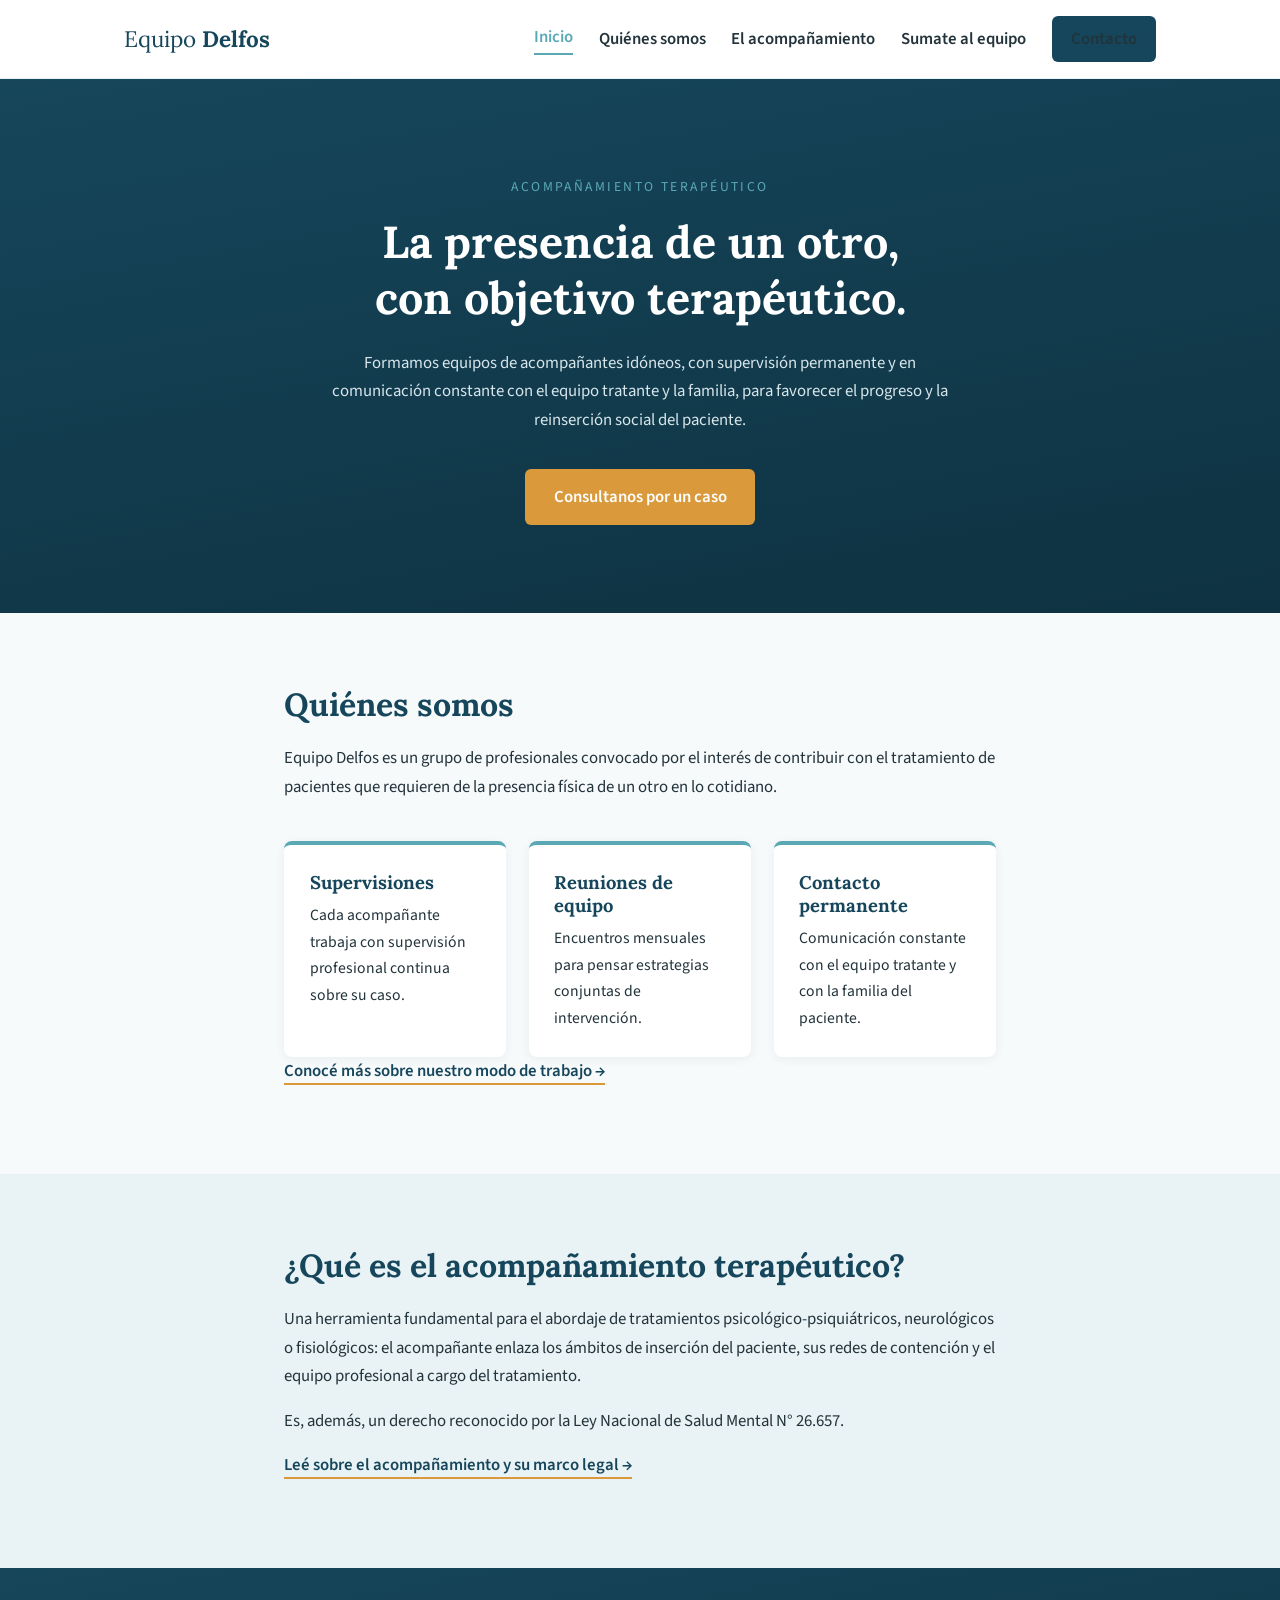
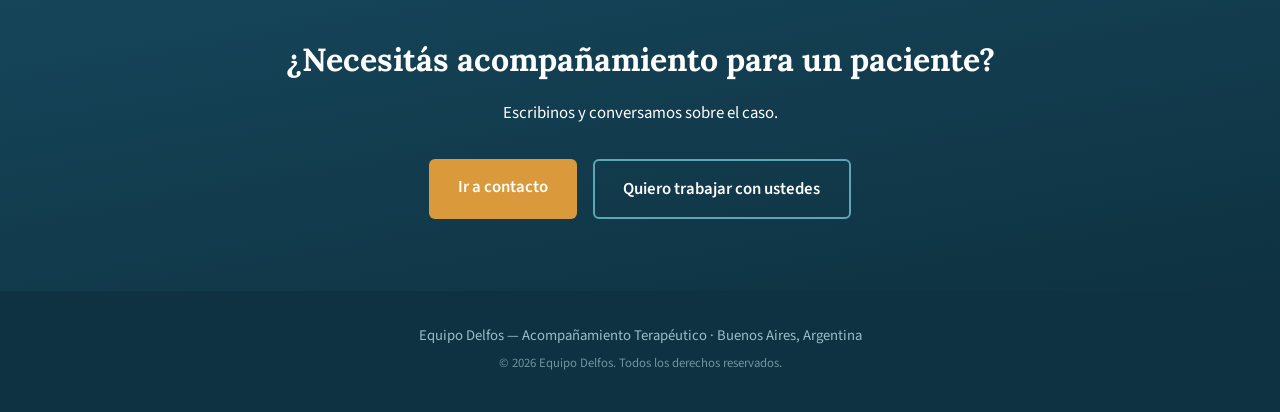
==== index.html @ 3078fde4 "primera version del sitio" ====
<!DOCTYPE html>
<html lang="es">
<head>
    <meta charset="UTF-8">
    <meta name="viewport" content="width=device-width, initial-scale=1.0">
    <meta name="description" content="Equipo Delfos: acompañamiento terapéutico profesional. Equipos de acompañantes con supervisión permanente, en contacto con el equipo tratante y la familia del paciente.">
    <title>Equipo Delfos | Acompañamiento Terapéutico</title>
    <link rel="preconnect" href="https://fonts.googleapis.com">
    <link rel="preconnect" href="https://fonts.gstatic.com" crossorigin>
    <link href="https://fonts.googleapis.com/css2?family=Lora:wght@500;600&family=Source+Sans+3:wght@400;600&display=swap" rel="stylesheet">
    <link rel="stylesheet" href="styles.css">
</head>

<body>
    <!-- ============ ENCABEZADO (se repite en las 5 páginas) ============
         NOVEDAD: los enlaces ahora apuntan a otros ARCHIVOS (.html).
         El enlace de la página actual lleva class="activo".          -->
    <header class="encabezado">
        <div class="contenedor encabezado-interior">
            <a href="index.html" class="logo">Equipo <strong>Delfos</strong></a>
            <nav class="menu">
                <a href="index.html" class="activo">Inicio</a>
                <a href="quienes-somos.html">Quiénes somos</a>
                <a href="acompanamiento.html">El acompañamiento</a>
                <a href="sumate.html">Sumate al equipo</a>
                <a href="contacto.html" class="boton boton-menu">Contacto</a>
            </nav>
        </div>
    </header>

    <!-- ============ HERO ============ -->
    <section class="hero">
        <div class="contenedor">
            <p class="eyebrow">Acompañamiento terapéutico</p>
            <h1>La presencia de un otro,<br>con objetivo terapéutico.</h1>
            <p class="hero-texto">
                Formamos equipos de acompañantes idóneos, con supervisión permanente
                y en comunicación constante con el equipo tratante y la familia,
                para favorecer el progreso y la reinserción social del paciente.
            </p>
            <a href="contacto.html" class="boton boton-principal">Consultanos por un caso</a>
        </div>
    </section>

    <!-- ============ RESUMEN: QUIÉNES SOMOS ============
         El inicio ahora es una "vidriera": presenta cada tema
         brevemente y deriva a la página completa.            -->
    <section class="seccion">
        <div class="contenedor contenedor-angosto">
            <h2>Quiénes somos</h2>
            <p>
                Equipo Delfos es un grupo de profesionales convocado por el interés de
                contribuir con el tratamiento de pacientes que requieren de la presencia
                física de un otro en lo cotidiano.
            </p>
            <div class="pilares">
                <article class="pilar">
                    <h3>Supervisiones</h3>
                    <p>Cada acompañante trabaja con supervisión profesional continua sobre su caso.</p>
                </article>
                <article class="pilar">
                    <h3>Reuniones de equipo</h3>
                    <p>Encuentros mensuales para pensar estrategias conjuntas de intervención.</p>
                </article>
                <article class="pilar">
                    <h3>Contacto permanente</h3>
                    <p>Comunicación constante con el equipo tratante y con la familia del paciente.</p>
                </article>
            </div>
            <p class="enlace-mas">
                <a href="quienes-somos.html">Conocé más sobre nuestro modo de trabajo →</a>
            </p>
        </div>
    </section>

    <!-- ============ RESUMEN: EL ACOMPAÑAMIENTO ============ -->
    <section class="seccion seccion-destacada">
        <div class="contenedor contenedor-angosto">
            <h2>¿Qué es el acompañamiento terapéutico?</h2>
            <p>
                Una herramienta fundamental para el abordaje de tratamientos
                psicológico-psiquiátricos, neurológicos o fisiológicos: el acompañante
                enlaza los ámbitos de inserción del paciente, sus redes de contención
                y el equipo profesional a cargo del tratamiento.
            </p>
            <p>
                Es, además, un derecho reconocido por la Ley Nacional de Salud
                Mental N° 26.657.
            </p>
            <p class="enlace-mas">
                <a href="acompanamiento.html">Leé sobre el acompañamiento y su marco legal →</a>
            </p>
        </div>
    </section>

    <!-- ============ CTA FINAL ============ -->
    <section class="seccion seccion-contacto">
        <div class="contenedor contenedor-angosto">
            <h2>¿Necesitás acompañamiento para un paciente?</h2>
            <p>Escribinos y conversamos sobre el caso.</p>
            <div class="contacto-acciones">
                <a href="contacto.html" class="boton boton-principal">Ir a contacto</a>
                <a href="sumate.html" class="boton boton-secundario">Quiero trabajar con ustedes</a>
            </div>
        </div>
    </section>

    <footer class="pie">
        <div class="contenedor">
            <p>Equipo Delfos — Acompañamiento Terapéutico · Buenos Aires, Argentina</p>
            <p class="pie-nota">© 2026 Equipo Delfos. Todos los derechos reservados.</p>
        </div>
    </footer>
</body>
</html>
---- styles.css ----
/* ==========================================================
   HOJA DE ESTILOS — EQUIPO DELFOS
   Un archivo CSS es una lista de reglas:
   selector { propiedad: valor; }
   "A quién le aplico esto { qué le cambio: cómo lo dejo }"
   ========================================================== */

/* ---------- VARIABLES: la paleta en un solo lugar ----------
   Definimos los colores una vez con nombre propio.
   Si mañana cambia la identidad, se modifica SOLO acá.        */
:root {
    --azul-profundo: #16465B;   /* color principal: mar profundo */
    --aguamarina:    #5BA8B5;   /* acentos suaves */
    --ambar:         #DA9A3C;   /* botones de acción: calidez */
    --fondo:         #F7FAFB;   /* fondo general, blanco azulado */
    --fondo-suave:   #E9F2F4;   /* fondo de secciones destacadas */
    --texto:         #22333B;   /* gris azulado oscuro, mejor que negro puro */
    --blanco:        #FFFFFF;
}

/* ---------- RESETEO BÁSICO ----------
   Los navegadores traen márgenes por defecto distintos entre sí.
   Los eliminamos para tener control total.                    */
* {
    margin: 0;
    padding: 0;
    box-sizing: border-box; /* el ancho incluye bordes y relleno: más predecible */
}

/* Que los saltos del menú (#seccion) se deslicen suavemente */
html {
    scroll-behavior: smooth;
}

/* ---------- ESTILOS GENERALES DEL CUERPO ---------- */
body {
    font-family: 'Source Sans 3', Arial, sans-serif; /* si no carga la primera, usa la siguiente */
    color: var(--texto);            /* var(...) usa una variable definida arriba */
    background-color: var(--fondo);
    line-height: 1.7;               /* separación entre líneas: clave para lectura cómoda */
    font-size: 1.05rem;
}

/* Títulos: la tipografía serif les da el tono institucional cálido */
h1, h2, h3 {
    font-family: 'Lora', Georgia, serif;
    color: var(--azul-profundo);
    line-height: 1.25;
}

h2 {
    font-size: 2rem;
    margin-bottom: 1.2rem;
}

p {
    margin-bottom: 1rem;
}

/* ---------- EL CONTENEDOR: truco de maquetación esencial ----------
   Limita el ancho del contenido y lo centra.
   Sin esto, en un monitor grande el texto se estira de borde a borde. */
.contenedor {
    max-width: 1080px;
    margin: 0 auto;      /* "auto" a los costados = centrado horizontal */
    padding: 0 1.5rem;   /* aire a los costados en pantallas chicas */
}

/* Para bloques de lectura larga: más angosto todavía.
   Las líneas de texto muy anchas cansan la vista. */
.contenedor-angosto {
    max-width: 760px;
}

/* ---------- ENCABEZADO ---------- */
.encabezado {
    background-color: var(--blanco);
    border-bottom: 1px solid var(--fondo-suave);
    position: sticky;   /* el menú queda "pegado" arriba al hacer scroll */
    top: 0;
}

.encabezado-interior {
    display: flex;                   /* flex: pone los hijos en fila */
    justify-content: space-between;  /* logo a la izquierda, menú a la derecha */
    align-items: center;             /* centrados verticalmente */
    padding-top: 1rem;
    padding-bottom: 1rem;
    flex-wrap: wrap;                 /* en celulares, el menú baja de línea */
    gap: 0.8rem;
}

.logo {
    font-family: 'Lora', Georgia, serif;
    font-size: 1.4rem;
    color: var(--azul-profundo);
    text-decoration: none;  /* saca el subrayado de los enlaces */
}

.menu {
    display: flex;
    gap: 1.6rem;         /* espacio entre los enlaces del menú */
    align-items: center;
    flex-wrap: wrap;
}

.menu a {
    text-decoration: none;
    color: var(--texto);
    font-weight: 600;
}

/* :hover = cuando el mouse pasa por encima */
.menu a:hover {
    color: var(--aguamarina);
}

/* ---------- HERO ---------- */
.hero {
    background: linear-gradient(170deg, var(--azul-profundo) 0%, #0E3241 100%);
    color: var(--blanco);
    padding: 6rem 0 5.5rem;
    text-align: center;
}

/* El "eyebrow": etiqueta pequeña arriba del título */
.eyebrow {
    text-transform: uppercase;
    letter-spacing: 0.18em;   /* separación entre letras */
    font-size: 0.85rem;
    color: var(--aguamarina);
    margin-bottom: 1rem;
}

.hero h1 {
    color: var(--blanco);
    font-size: 2.8rem;
    margin-bottom: 1.4rem;
}

.hero-texto {
    max-width: 640px;
    margin: 0 auto 2.2rem;   /* centrado + espacio abajo */
    color: #D7E6EB;          /* blanco levemente azulado, más suave que el puro */
}

/* ---------- BOTONES ---------- */
.boton {
    display: inline-block;
    padding: 0.85rem 1.8rem;
    border-radius: 6px;
    text-decoration: none;
    font-weight: 600;
    transition: transform 0.15s ease, background-color 0.15s ease; /* animación suave */
}

.boton-principal {
    background-color: var(--ambar);
    color: var(--blanco);
}

.boton-principal:hover {
    background-color: #C4882F;
    transform: translateY(-2px);  /* se eleva 2 píxeles al pasar el mouse */
}

.boton-secundario {
    border: 2px solid var(--aguamarina);
    color: var(--azul-profundo);
}

.boton-secundario:hover {
    background-color: var(--fondo-suave);
}

.boton-menu {
    background-color: var(--azul-profundo);
    color: var(--blanco);
    padding: 0.55rem 1.2rem;
}

.boton-menu:hover {
    background-color: var(--aguamarina);
    color: var(--blanco);
}

/* ---------- SECCIONES ---------- */
.seccion {
    padding: 4.5rem 0;   /* aire arriba y abajo de cada bloque */
}

/* Fondo alternado para dar ritmo visual al scroll */
.seccion-destacada {
    background-color: var(--fondo-suave);
}

/* ---------- PILARES (las tres tarjetas) ---------- */
.pilares {
    display: grid;                                   /* grid: organiza en cuadrícula */
    grid-template-columns: repeat(3, 1fr);           /* 3 columnas iguales */
    gap: 1.4rem;
    margin-top: 2.5rem;
}

.pilar {
    background-color: var(--blanco);
    border-top: 4px solid var(--aguamarina);  /* detalle de identidad */
    border-radius: 8px;
    padding: 1.6rem;
    box-shadow: 0 2px 10px rgba(22, 70, 91, 0.07);  /* sombra sutil */
}

.pilar h3 {
    margin-bottom: 0.5rem;
    font-size: 1.15rem;
}

.pilar p {
    margin-bottom: 0;
    font-size: 0.98rem;
}

/* ---------- CITA DE LA LEY ---------- */
blockquote {
    border-left: 4px solid var(--ambar);
    background-color: var(--fondo-suave);
    padding: 1.4rem 1.8rem;
    margin: 1.8rem 0;
    font-style: italic;
    border-radius: 0 8px 8px 0;
}

blockquote cite {
    display: block;        /* lo baja a su propia línea */
    margin-top: 0.8rem;
    font-style: normal;
    font-size: 0.9rem;
    color: var(--azul-profundo);
}

/* ---------- CONTACTO ---------- */
.seccion-contacto {
    background: linear-gradient(170deg, var(--azul-profundo) 0%, #0E3241 100%);
    text-align: center;
}

.seccion-contacto h2,
.seccion-contacto p {
    color: var(--blanco);
}

.contacto-acciones {
    display: flex;
    gap: 1rem;
    justify-content: center;
    flex-wrap: wrap;
    margin-top: 2rem;
}

/* En el fondo oscuro, el botón secundario necesita otros colores */
.seccion-contacto .boton-secundario {
    border-color: var(--aguamarina);
    color: var(--blanco);
}

.seccion-contacto .boton-secundario:hover {
    background-color: rgba(91, 168, 181, 0.2);
}

/* ---------- PIE ---------- */
.pie {
    background-color: #0E3241;
    color: #9DBCC7;
    text-align: center;
    padding: 2rem 0;
    font-size: 0.92rem;
}

.pie p {
    margin-bottom: 0.3rem;
}

.pie-nota {
    font-size: 0.8rem;
    opacity: 0.7;
}

/* ---------- ADAPTACIÓN A CELULARES ----------
   @media = "si la pantalla mide 720px o menos, aplicá estas reglas"
   La mayoría de las visitas van a llegar desde el celular.      */
@media (max-width: 720px) {
    .hero h1 {
        font-size: 2rem;
    }

    .hero {
        padding: 4rem 0 3.5rem;
    }

    .pilares {
        grid-template-columns: 1fr;  /* las 3 tarjetas pasan a 1 columna */
    }

    h2 {
        font-size: 1.6rem;
    }
}

/* ==========================================================
   AGREGADOS DE LA ETAPA 2 — sitio multipágina
   ========================================================== */

/* ---------- ENLACE ACTIVO DEL MENÚ ----------
   La clase .activo marca en qué página está el visitante.
   "El .menu a.activo" se lee: "dentro de .menu, los <a>
   que ADEMÁS tengan la clase activo".                    */
.menu a.activo {
    color: var(--aguamarina);
    border-bottom: 2px solid var(--aguamarina);
    padding-bottom: 2px;
}

/* Caso especial: cuando el activo es el botón de Contacto,
   no queremos subrayado sino el botón en color acento.    */
.menu a.boton-menu.activo {
    background-color: var(--aguamarina);
    border-bottom: none;
    padding-bottom: 0.55rem; /* restaura el padding del botón */
}

/* ---------- HERO INTERIOR ----------
   Las páginas interiores usan un hero más bajo:
   presenta el tema sin ocupar toda la pantalla.
   Nota: el HTML usa class="hero hero-interior", o sea,
   hereda todo lo de .hero y esta regla solo AJUSTA.      */
.hero-interior {
    padding: 3.5rem 0 3rem;
    text-align: left;
}

.hero-interior h1 {
    font-size: 2.2rem;
    margin-bottom: 0;
}

/* ---------- ENLACES "LEER MÁS" ---------- */
.enlace-mas a {
    color: var(--azul-profundo);
    font-weight: 600;
    text-decoration: none;
    border-bottom: 2px solid var(--ambar);
}

.enlace-mas a:hover {
    color: var(--ambar);
}

/* ---------- ACCIONES ALINEADAS A LA IZQUIERDA ----------
   .contacto-acciones centra los botones (para las secciones
   oscuras). En páginas de texto los queremos a la izquierda. */
.acciones-izquierda {
    justify-content: flex-start;
    margin-bottom: 2.5rem;
}
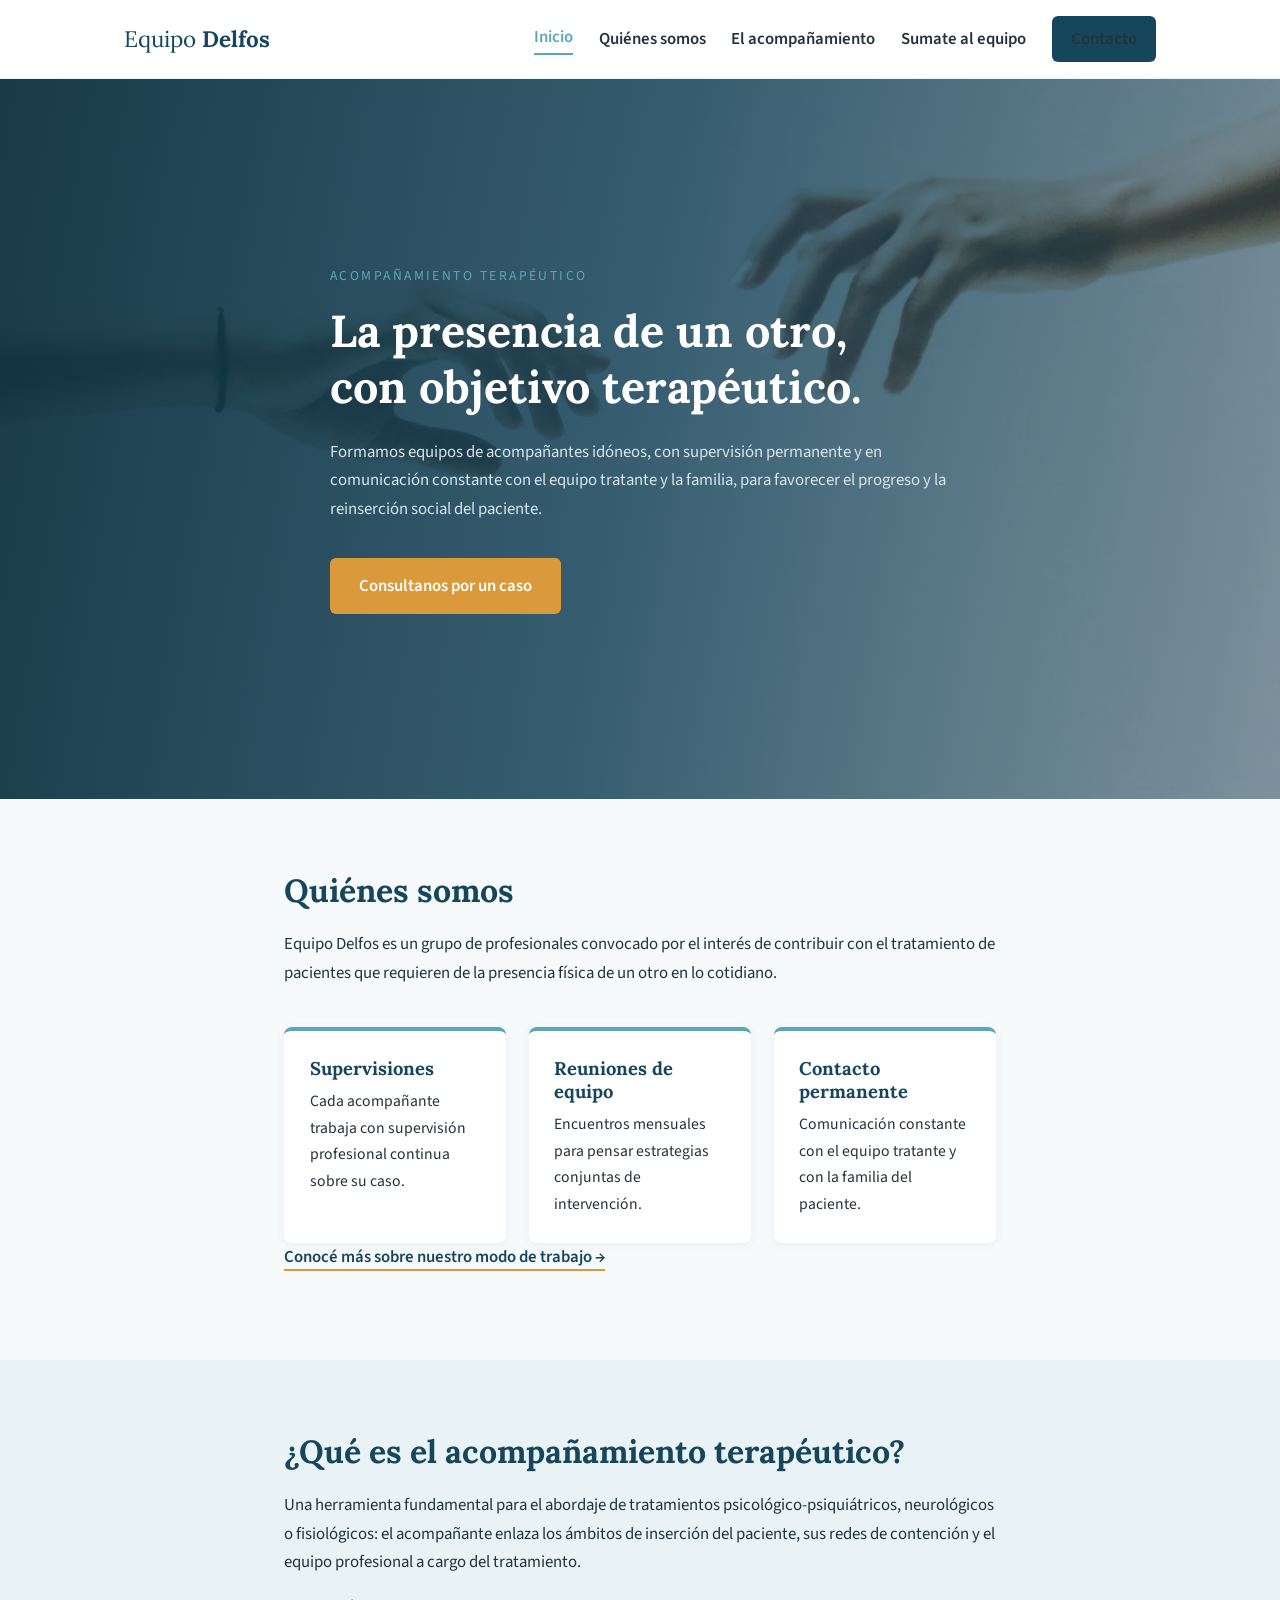
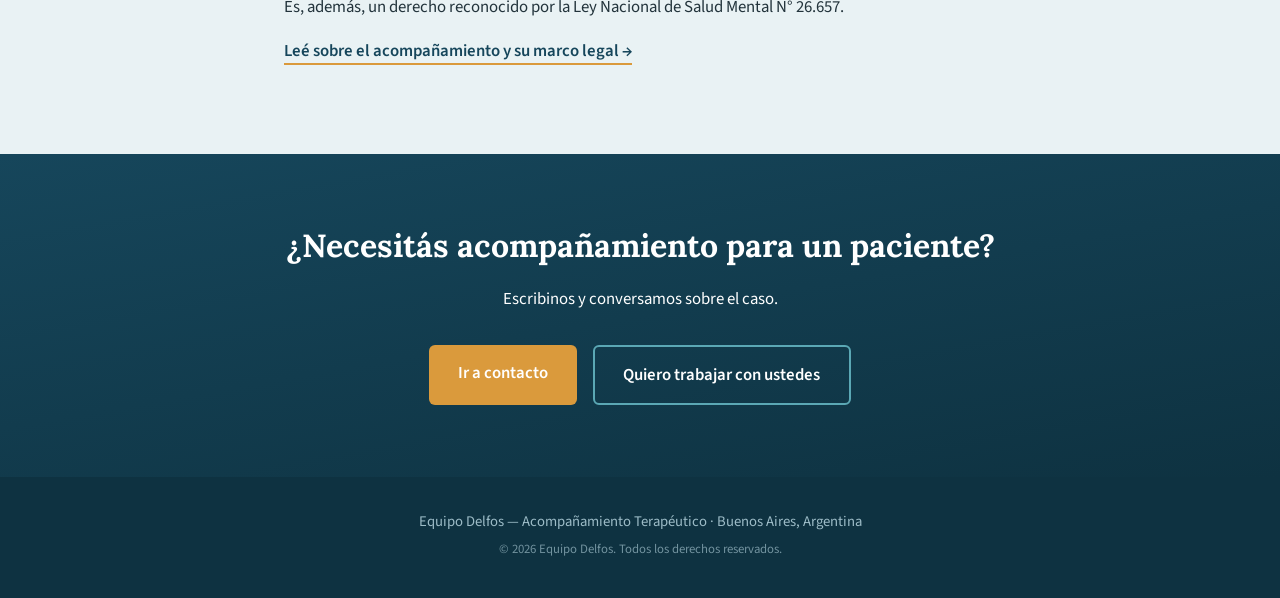
==== commit 97292e75: "hero nuevo con imagen de fondo" ====
--- a/index.html
+++ b/index.html
@@ -28,17 +28,24 @@
         </div>
     </header>
 
-    <!-- ============ HERO ============ -->
-    <section class="hero">
+    <!-- ============ HERO CON IMAGEN ============
+         NOVEDAD: la clase "hero-inicio" se suma a "hero".
+         Hereda todo lo de .hero y le agrega la imagen de fondo.
+         Es el mismo patrón que usamos en "hero-interior".      -->
+    <section class="hero hero-inicio">
         <div class="contenedor">
-            <p class="eyebrow">Acompañamiento terapéutico</p>
-            <h1>La presencia de un otro,<br>con objetivo terapéutico.</h1>
-            <p class="hero-texto">
-                Formamos equipos de acompañantes idóneos, con supervisión permanente
-                y en comunicación constante con el equipo tratante y la familia,
-                para favorecer el progreso y la reinserción social del paciente.
-            </p>
-            <a href="contacto.html" class="boton boton-principal">Consultanos por un caso</a>
+            <!-- Este div nuevo limita el ancho del texto para que
+                 no se estire sobre toda la foto -->
+            <div class="hero-contenido">
+                <p class="eyebrow">Acompañamiento terapéutico</p>
+                <h1>La presencia de un otro,<br>con objetivo terapéutico.</h1>
+                <p class="hero-texto">
+                    Formamos equipos de acompañantes idóneos, con supervisión permanente
+                    y en comunicación constante con el equipo tratante y la familia,
+                    para favorecer el progreso y la reinserción social del paciente.
+                </p>
+                <a href="contacto.html" class="boton boton-principal">Consultanos por un caso</a>
+            </div>
         </div>
     </section>
 
@@ -112,4 +119,4 @@
         </div>
     </footer>
 </body>
-</html>
+</html>
--- a/styles.css
+++ b/styles.css
@@ -362,3 +362,159 @@
     justify-content: flex-start;
     margin-bottom: 2.5rem;
 }
+
+/* ==========================================================
+   AGREGADOS DE LA ETAPA 4 — formulario de contacto
+   ========================================================== */
+
+.formulario {
+    background-color: var(--blanco);
+    border-radius: 8px;
+    padding: 2rem;
+    margin: 2rem 0 3rem;
+    box-shadow: 0 2px 12px rgba(22, 70, 91, 0.08);
+}
+
+/* Cada bloque etiqueta + cajita */
+.campo {
+    margin-bottom: 1.3rem;
+}
+
+/* display:block hace que la etiqueta ocupe su propia línea,
+   quedando ARRIBA de la cajita en vez de al costado. */
+.campo label {
+    display: block;
+    font-weight: 600;
+    margin-bottom: 0.4rem;
+    color: var(--azul-profundo);
+}
+
+.opcional {
+    font-weight: 400;
+    color: #7A8B92;
+    font-size: 0.9rem;
+}
+
+/* Una sola regla para los tres tipos de cajita.
+   Las comas separan selectores: "aplicá esto a todos ellos". */
+.formulario input,
+.formulario select,
+.formulario textarea {
+    width: 100%;                     /* ocupan todo el ancho disponible */
+    padding: 0.7rem 0.9rem;
+    border: 1px solid #C8D8DD;
+    border-radius: 6px;
+    font-family: inherit;            /* heredan la tipografía del body:
+                                        sin esto usarían la fea del navegador */
+    font-size: 1rem;
+    color: var(--texto);
+    background-color: var(--blanco);
+}
+
+/* :focus = cuando el campo está seleccionado (el cursor adentro).
+   Marcarlo es clave para quien navega con teclado. */
+.formulario input:focus,
+.formulario select:focus,
+.formulario textarea:focus {
+    outline: none;                                  /* saca el borde por defecto */
+    border-color: var(--aguamarina);                /* y lo reemplaza por el nuestro */
+    box-shadow: 0 0 0 3px rgba(91, 168, 181, 0.25); /* halo suave */
+}
+
+/* resize:vertical = el usuario puede agrandar la caja de texto
+   solo hacia abajo, no a lo ancho (evita romper el diseño). */
+.formulario textarea {
+    resize: vertical;
+}
+
+/* El botón de envío es un <button>, no un <a>:
+   necesita algunos ajustes que los enlaces no requieren. */
+.formulario button {
+    border: none;
+    cursor: pointer;        /* muestra la manito al pasar el mouse */
+    font-size: 1rem;
+    font-family: inherit;
+}
+
+.nota-privacidad {
+    font-size: 0.88rem;
+    color: #7A8B92;
+    margin-top: 1.2rem;
+    margin-bottom: 0;
+}
+
+/* ==========================================================
+   PASO 1 — HERO CON IMAGEN DE FONDO
+   ========================================================== */
+
+/* La propiedad background-image acepta VARIAS capas separadas
+   por comas. La primera de la lista queda ARRIBA de todo.
+   Acá: primero el velo de color, debajo la foto.             */
+.hero-inicio {
+    background-image:
+        /* Capa 1: velo azul en degradado diagonal.
+           rgba() = rojo, verde, azul + opacidad (0 a 1).
+           Empieza casi opaco (0.94) donde va el texto y termina
+           casi transparente (0.35) para que se vean las manos. */
+        linear-gradient(
+            100deg,
+            rgba(14, 50, 65, 0.94) 0%,
+            rgba(22, 70, 91, 0.80) 50%,
+            rgba(22, 70, 91, 0.35) 100%
+        ),
+        /* Capa 2: la fotografía.
+           La ruta es relativa: "desde donde está styles.css,
+           entrá a la carpeta imagenes y buscá este archivo". */
+        url('imagenes/hero-manos.webp');
+
+    /* cover = la imagen se agranda hasta cubrir todo el bloque,
+       recortando lo que sobre. Sin esto, se repetiría en mosaico. */
+    background-size: cover;
+    background-position: center;
+
+    /* vh = "viewport height", el alto de la pantalla.
+       80vh = el hero ocupa el 80% del alto visible, sea cual sea
+       el dispositivo. Da sensación de portada, no de banner.    */
+    min-height: 80vh;
+
+    /* Estas tres líneas centran el contenido verticalmente
+       dentro de ese alto grande.                              */
+    display: flex;
+    align-items: center;
+
+    /* EL CAMBIO CLAVE: el texto deja de estar centrado.
+       La asimetría es lo que rompe la cara de plantilla.      */
+    text-align: left;
+    padding: 5rem 0;
+}
+
+/* Limita el ancho del texto para que no se estire sobre la foto.
+   Las líneas muy largas cansan la vista, y además queremos dejar
+   respirar el lado derecho de la imagen.                        */
+.hero-contenido {
+    max-width: 620px;
+}
+
+/* El párrafo del hero venía centrado con "margin: 0 auto".
+   Acá lo alineamos a la izquierda como el resto del bloque. */
+.hero-inicio .hero-texto {
+    margin-left: 0;
+    margin-right: 0;
+}
+
+/* En celulares el hero se achica y el velo se hace más parejo:
+   con la pantalla angosta, el texto pasa por encima de las manos
+   y necesita más contraste para leerse.                        */
+@media (max-width: 720px) {
+    .hero-inicio {
+        min-height: 68vh;
+        padding: 3.5rem 0;
+        background-image:
+            linear-gradient(
+                160deg,
+                rgba(14, 50, 65, 0.93) 0%,
+                rgba(22, 70, 91, 0.86) 100%
+            ),
+            url('imagenes/hero-manos.webp');
+    }
+}
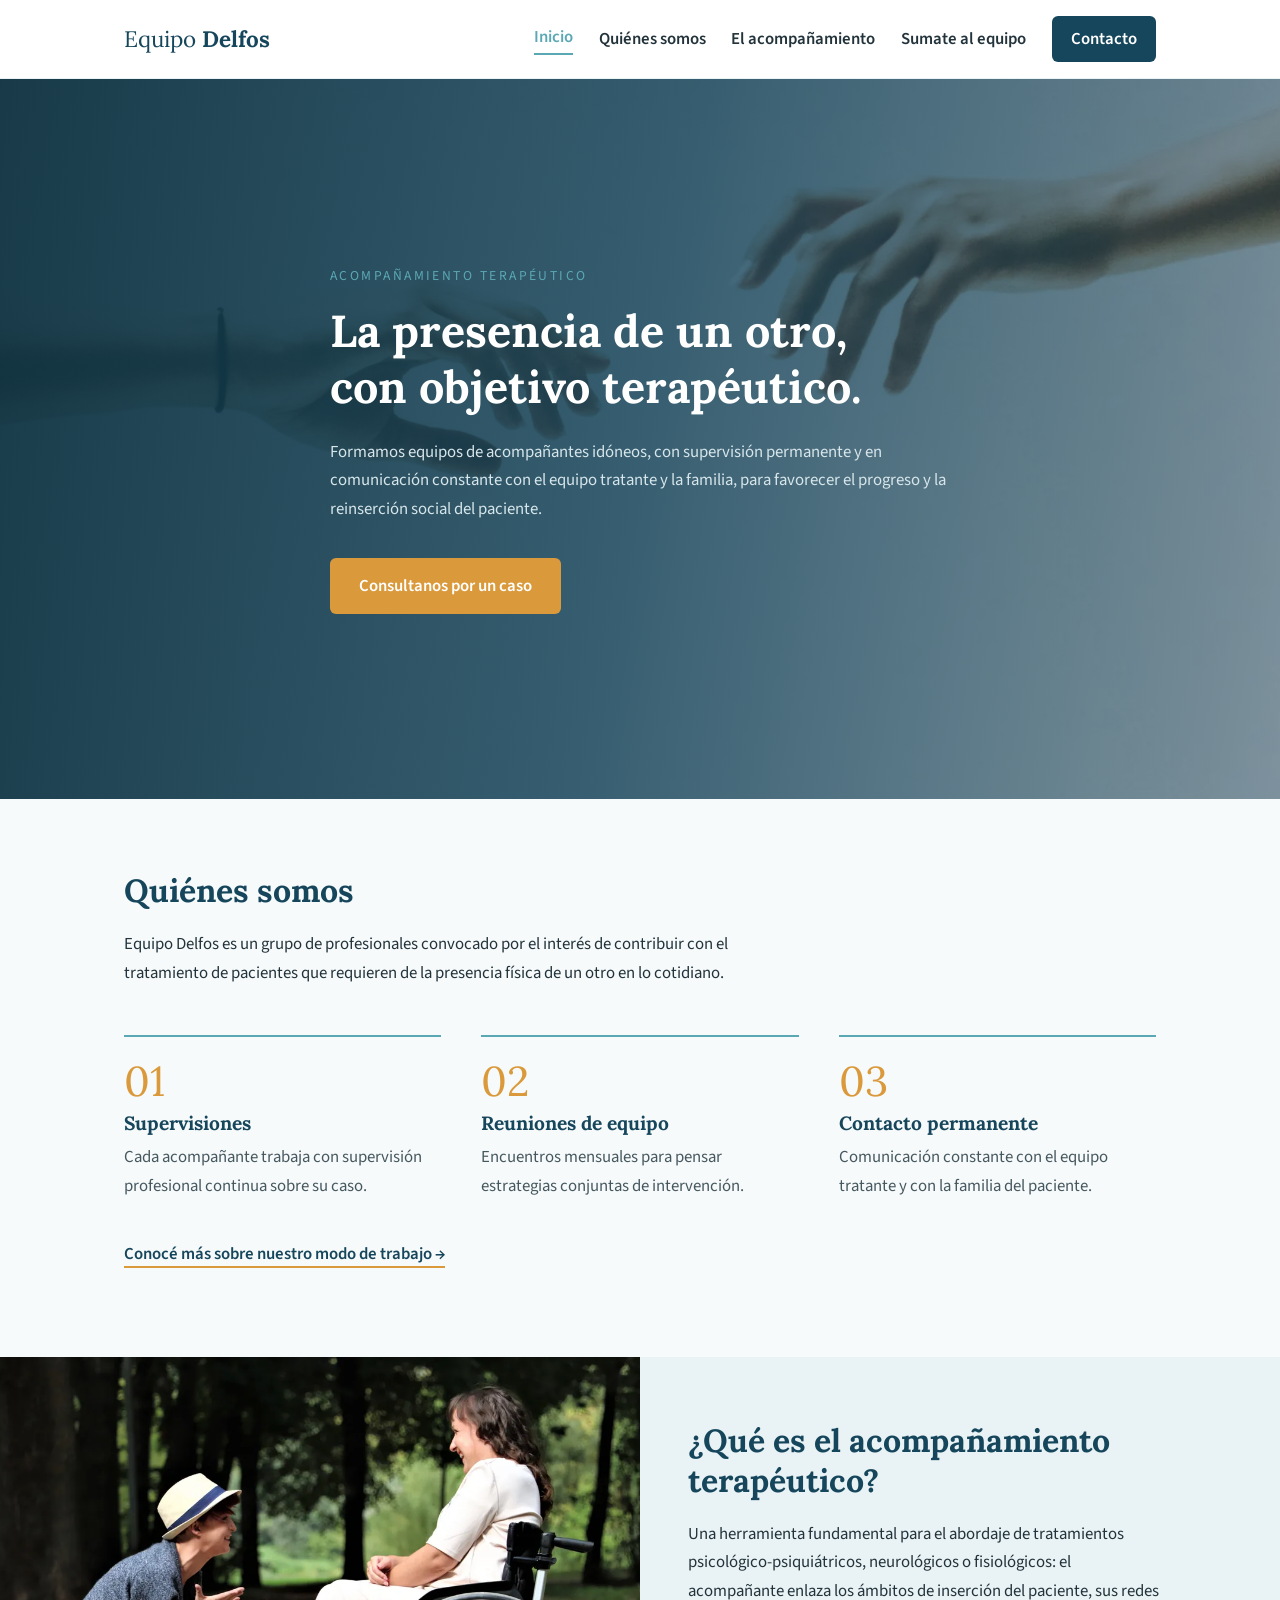
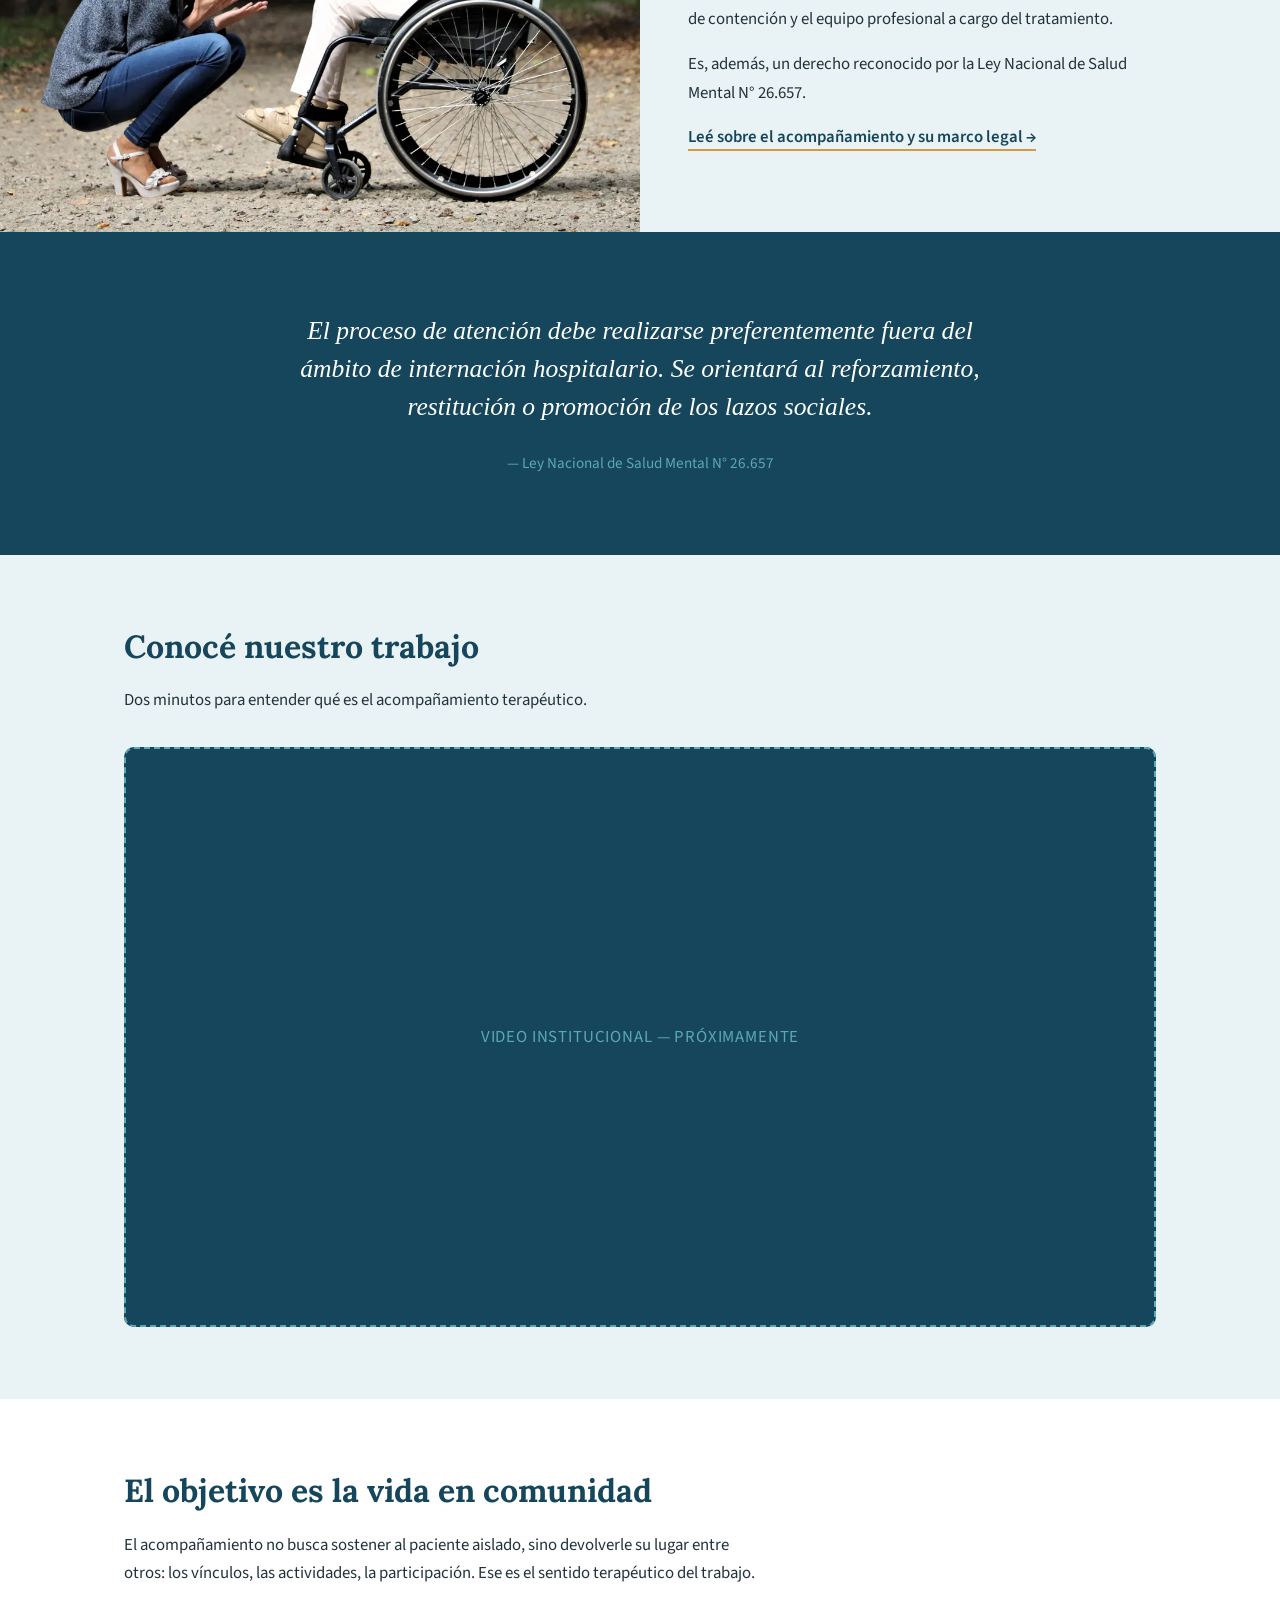
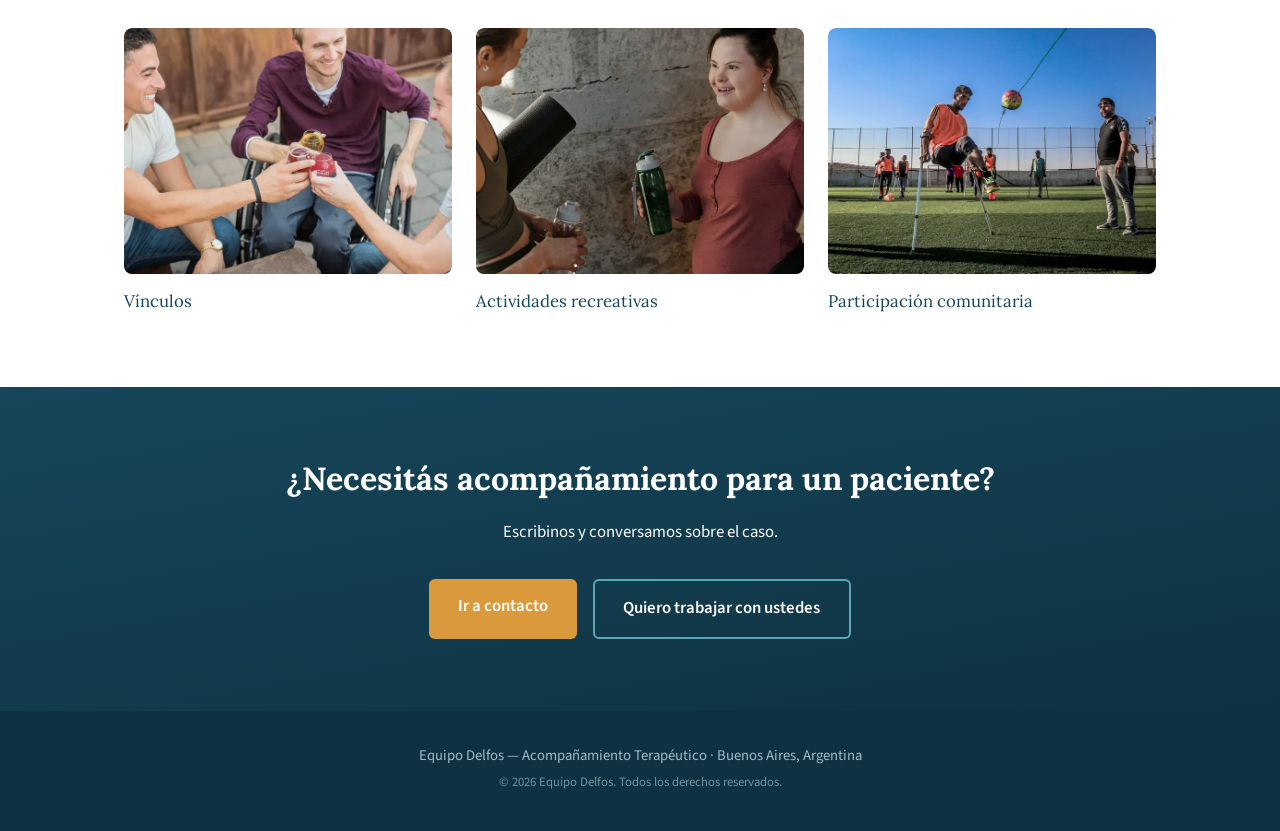
==== commit e6f05701: "pilares, cita y espacio de video" ====
--- a/index.html
+++ b/index.html
@@ -49,54 +49,146 @@
         </div>
     </section>
 
-    <!-- ============ RESUMEN: QUIÉNES SOMOS ============
-         El inicio ahora es una "vidriera": presenta cada tema
-         brevemente y deriva a la página completa.            -->
+    <!-- ============ QUIÉNES SOMOS + PILARES NUMERADOS ============ -->
     <section class="seccion">
-        <div class="contenedor contenedor-angosto">
-            <h2>Quiénes somos</h2>
-            <p>
-                Equipo Delfos es un grupo de profesionales convocado por el interés de
-                contribuir con el tratamiento de pacientes que requieren de la presencia
-                física de un otro en lo cotidiano.
-            </p>
-            <div class="pilares">
-                <article class="pilar">
+        <div class="contenedor">
+            <div class="intro-seccion">
+                <h2>Quiénes somos</h2>
+                <p>
+                    Equipo Delfos es un grupo de profesionales convocado por el interés de
+                    contribuir con el tratamiento de pacientes que requieren de la presencia
+                    física de un otro en lo cotidiano.
+                </p>
+            </div>
+
+            <div class="pilares-num">
+                <article class="pilar-num">
+                    <span class="pilar-numero">01</span>
                     <h3>Supervisiones</h3>
                     <p>Cada acompañante trabaja con supervisión profesional continua sobre su caso.</p>
                 </article>
-                <article class="pilar">
+                <article class="pilar-num">
+                    <span class="pilar-numero">02</span>
                     <h3>Reuniones de equipo</h3>
                     <p>Encuentros mensuales para pensar estrategias conjuntas de intervención.</p>
                 </article>
-                <article class="pilar">
+                <article class="pilar-num">
+                    <span class="pilar-numero">03</span>
                     <h3>Contacto permanente</h3>
                     <p>Comunicación constante con el equipo tratante y con la familia del paciente.</p>
                 </article>
             </div>
+
             <p class="enlace-mas">
                 <a href="quienes-somos.html">Conocé más sobre nuestro modo de trabajo →</a>
             </p>
         </div>
     </section>
 
-    <!-- ============ RESUMEN: EL ACOMPAÑAMIENTO ============ -->
-    <section class="seccion seccion-destacada">
+    <!-- ============ BLOQUE ASIMÉTRICO: EL ACOMPAÑAMIENTO ============
+         Dos columnas: imagen a la izquierda, texto a la derecha.
+         La imagen SE SALE del contenedor y toca el borde de la
+         pantalla: ese detalle es el que rompe la cara de plantilla. -->
+    <section class="bloque-doble seccion-destacada">
+        <!-- Columna 1: la imagen -->
+        <div class="bloque-imagen">
+            <!-- El atributo alt describe la imagen para quien no
+                 puede verla (lectores de pantalla) y para Google.
+                 No es opcional: es accesibilidad básica.          -->
+            <img src="imagenes/conversacion-parque.webp"
+                 alt="Una acompañante conversando a la misma altura con una persona en un parque">
+        </div>
+
+        <!-- Columna 2: el texto -->
+        <div class="bloque-texto">
+            <div class="bloque-texto-interior">
+                <h2>¿Qué es el acompañamiento terapéutico?</h2>
+                <p>
+                    Una herramienta fundamental para el abordaje de tratamientos
+                    psicológico-psiquiátricos, neurológicos o fisiológicos: el acompañante
+                    enlaza los ámbitos de inserción del paciente, sus redes de contención
+                    y el equipo profesional a cargo del tratamiento.
+                </p>
+                <p>
+                    Es, además, un derecho reconocido por la Ley Nacional de Salud
+                    Mental N° 26.657.
+                </p>
+                <p class="enlace-mas">
+                    <a href="acompanamiento.html">Leé sobre el acompañamiento y su marco legal →</a>
+                </p>
+            </div>
+        </div>
+    </section>
+
+    <!-- ============ CITA DE LA LEY, ANCHO COMPLETO ============ -->
+    <section class="banda-cita">
         <div class="contenedor contenedor-angosto">
-            <h2>¿Qué es el acompañamiento terapéutico?</h2>
-            <p>
-                Una herramienta fundamental para el abordaje de tratamientos
-                psicológico-psiquiátricos, neurológicos o fisiológicos: el acompañante
-                enlaza los ámbitos de inserción del paciente, sus redes de contención
-                y el equipo profesional a cargo del tratamiento.
-            </p>
-            <p>
-                Es, además, un derecho reconocido por la Ley Nacional de Salud
-                Mental N° 26.657.
-            </p>
-            <p class="enlace-mas">
-                <a href="acompanamiento.html">Leé sobre el acompañamiento y su marco legal →</a>
-            </p>
+            <blockquote class="cita-grande">
+                El proceso de atención debe realizarse preferentemente fuera del
+                ámbito de internación hospitalario. Se orientará al reforzamiento,
+                restitución o promoción de los lazos sociales.
+                <cite>— Ley Nacional de Salud Mental N° 26.657</cite>
+            </blockquote>
+        </div>
+    </section>
+
+    <!-- ============ VIDEO INSTITUCIONAL ============
+         ESPACIO RESERVADO. Cuando tengas el video en YouTube:
+         1. En YouTube, botón "Compartir" → "Insertar"
+         2. Copiá el código que empieza con <iframe...
+         3. Borrá el bloque "video-pendiente" de abajo
+         4. Pegá el <iframe> dentro de "video-marco"          -->
+    <section class="seccion seccion-video">
+        <div class="contenedor">
+            <div class="video-encabezado">
+                <h2>Conocé nuestro trabajo</h2>
+                <p>Dos minutos para entender qué es el acompañamiento terapéutico.</p>
+            </div>
+            <div class="video-marco">
+                <div class="video-pendiente">
+                    <p>Video institucional — próximamente</p>
+                </div>
+            </div>
+        </div>
+    </section>
+
+    <!-- ============ GALERÍA: VIDA EN COMUNIDAD ============
+         Traduce a imágenes el principio de la Ley 26.657:
+         el paciente pensado dentro de la comunidad.        -->
+    <section class="seccion seccion-galeria">
+        <div class="contenedor">
+            <div class="galeria-encabezado">
+                <h2>El objetivo es la vida en comunidad</h2>
+                <p>
+                    El acompañamiento no busca sostener al paciente aislado, sino
+                    devolverle su lugar entre otros: los vínculos, las actividades,
+                    la participación. Ese es el sentido terapéutico del trabajo.
+                </p>
+            </div>
+
+            <!-- Cada figura agrupa una imagen con su epígrafe.
+                 <figure> y <figcaption> son las etiquetas correctas
+                 para esto: le dicen al navegador y a Google que ese
+                 texto describe esa imagen en particular.          -->
+            <div class="galeria">
+                <figure class="galeria-item">
+                    <img src="imagenes/galeria-brindis.webp"
+                         alt="Un grupo de amigos brindando en una reunión al aire libre">
+                    <figcaption>Vínculos</figcaption>
+                </figure>
+
+                <figure class="galeria-item">
+                    <img src="imagenes/galeria-actividad.webp"
+                         alt="Dos mujeres conversando antes de una clase de actividad física">
+                    <figcaption>Actividades recreativas</figcaption>
+                </figure>
+
+                <figure class="galeria-item">
+                    <img src="imagenes/galeria-deporte.webp"
+                         alt="Jugadores entrenando fútbol en una cancha al aire libre">
+                    <figcaption>Participación comunitaria</figcaption>
+                </figure>
+            </div>
         </div>
     </section>
 
--- a/styles.css
+++ b/styles.css
@@ -517,4 +517,297 @@
             ),
             url('imagenes/hero-manos.webp');
     }
+}
+
+/* ==========================================================
+   CORRECCIÓN — legibilidad del botón "Contacto" del menú
+   Estas reglas son MÁS ESPECÍFICAS que ".menu a", así que
+   ganan y el color del texto se aplica como corresponde.
+   ========================================================== */
+
+/* Estado normal: fondo azul oscuro, texto blanco */
+.menu a.boton-menu {
+    background-color: var(--azul-profundo);
+    color: var(--blanco);
+}
+
+/* Al pasar el mouse: ámbar con texto oscuro */
+.menu a.boton-menu:hover {
+    background-color: var(--ambar);
+    color: var(--azul-profundo);
+}
+
+/* En la propia página de Contacto: aguamarina con texto oscuro */
+.menu a.boton-menu.activo {
+    background-color: var(--aguamarina);
+    color: var(--azul-profundo);
+}
+
+/* ==========================================================
+   PASO 2 — BLOQUE ASIMÉTRICO (imagen + texto)
+   ========================================================== */
+
+/* Este bloque NO usa .contenedor: ocupa todo el ancho de la
+   pantalla. Grid lo parte en dos columnas iguales (1fr 1fr).
+   "fr" significa "fracción del espacio disponible".         */
+.bloque-doble {
+    display: grid;
+    grid-template-columns: 1fr 1fr;
+
+    /* align-items: center alinea verticalmente las dos columnas.
+       Con "stretch" (el valor por defecto) la imagen se estira
+       para igualar el alto del texto, que es lo que queremos. */
+    align-items: stretch;
+}
+
+/* La columna de la imagen */
+.bloque-imagen {
+    /* Sin esto, una imagen alta desbordaría la celda de la grilla */
+    overflow: hidden;
+    min-height: 420px;
+}
+
+.bloque-imagen img {
+    width: 100%;
+    height: 100%;
+
+    /* object-fit: cover es el equivalente de background-size:cover
+       pero para etiquetas <img>. La foto llena el espacio recortando
+       lo que sobra, en vez de deformarse.                          */
+    object-fit: cover;
+
+    /* display:block elimina un espacio fantasma de unos píxeles
+       que los navegadores agregan debajo de las imágenes.        */
+    display: block;
+}
+
+/* La columna del texto */
+.bloque-texto {
+    display: flex;
+    align-items: center;
+    padding: 4rem 3rem;
+}
+
+/* Limita el ancho de la línea de texto dentro de su columna */
+.bloque-texto-interior {
+    max-width: 480px;
+}
+
+.bloque-texto-interior h2 {
+    margin-bottom: 1.2rem;
+}
+
+/* En celulares no hay lugar para dos columnas: pasan a una sola,
+   con la imagen arriba y el texto abajo.                       */
+@media (max-width: 860px) {
+    .bloque-doble {
+        grid-template-columns: 1fr;
+    }
+
+    .bloque-imagen {
+        min-height: 260px;
+        max-height: 320px;
+    }
+
+    .bloque-texto {
+        padding: 2.5rem 1.5rem;
+    }
+}
+
+/* ==========================================================
+   PASO 3 — GALERÍA DE VIDA EN COMUNIDAD
+   ========================================================== */
+
+.seccion-galeria {
+    background-color: var(--blanco);
+}
+
+/* El encabezado va angosto y a la izquierda, no centrado.
+   Otra pequeña asimetría que suma. */
+.galeria-encabezado {
+    max-width: 640px;
+    margin-bottom: 2.5rem;
+}
+
+/* auto-fit + minmax es la fórmula de grilla responsiva:
+   "hacé tantas columnas como entren, de mínimo 260px cada una".
+   No hace falta un @media: se reacomoda sola según el ancho.  */
+.galeria {
+    display: grid;
+    grid-template-columns: repeat(auto-fit, minmax(260px, 1fr));
+    gap: 1.5rem;
+}
+
+/* <figure> trae márgenes por defecto del navegador: los sacamos */
+.galeria-item {
+    margin: 0;
+}
+
+.galeria-item img {
+    width: 100%;
+
+    /* aspect-ratio fuerza a TODAS las fotos a la misma proporción,
+       aunque los archivos originales tengan formas distintas.
+       Sin esto, la galería quedaría despareja. 4/3 es un formato
+       clásico y equilibrado.                                    */
+    aspect-ratio: 4 / 3;
+    object-fit: cover;
+    display: block;
+    border-radius: 8px;
+
+    /* Preparamos la transición para el efecto de hover */
+    transition: transform 0.4s ease;
+}
+
+/* Al pasar el mouse, la foto crece apenas.
+   scale(1.03) = 103% del tamaño original: suficiente para que
+   se perciba vida, sin que parezca un cartel publicitario.   */
+.galeria-item:hover img {
+    transform: scale(1.03);
+}
+
+/* overflow:hidden recorta el crecimiento de la imagen para que
+   no se desborde de sus esquinas redondeadas al agrandarse.  */
+.galeria-item {
+    overflow: hidden;
+    border-radius: 8px;
+}
+
+.galeria-item figcaption {
+    margin-top: 0.8rem;
+    font-family: 'Lora', Georgia, serif;
+    font-size: 1.05rem;
+    color: var(--azul-profundo);
+}
+
+/* ==========================================================
+   PASO 4 — PILARES NUMERADOS, CITA Y VIDEO
+   ========================================================== */
+
+/* --- Introducción de sección, alineada a la izquierda --- */
+.intro-seccion {
+    max-width: 640px;
+    margin-bottom: 3rem;
+}
+
+/* --- Pilares con número grande --- */
+.pilares-num {
+    display: grid;
+    grid-template-columns: repeat(auto-fit, minmax(240px, 1fr));
+    gap: 2.5rem;
+    margin-bottom: 2.5rem;
+}
+
+.pilar-num {
+    border-top: 2px solid var(--aguamarina);
+    padding-top: 1.4rem;
+}
+
+.pilar-numero {
+    display: block;
+    font-family: 'Lora', Georgia, serif;
+    font-size: 2.6rem;
+    line-height: 1;
+    color: var(--ambar);
+    margin-bottom: 0.6rem;
+}
+
+.pilar-num h3 {
+    font-size: 1.2rem;
+    margin-bottom: 0.5rem;
+}
+
+.pilar-num p {
+    margin-bottom: 0;
+    color: #46585F;
+}
+
+/* --- Banda con la cita de la ley --- */
+.banda-cita {
+    background-color: var(--azul-profundo);
+    padding: 5rem 0;
+}
+
+.cita-grande {
+    border: none;
+    background: none;
+    padding: 0;
+    margin: 0;
+    font-family: 'Lora', Georgia, serif;
+    font-style: italic;
+    font-size: 1.6rem;
+    line-height: 1.5;
+    color: var(--blanco);
+    text-align: center;
+}
+
+.cita-grande cite {
+    display: block;
+    margin-top: 1.6rem;
+    font-family: 'Source Sans 3', Arial, sans-serif;
+    font-style: normal;
+    font-size: 0.95rem;
+    color: var(--aguamarina);
+}
+
+/* --- Sección del video --- */
+.seccion-video {
+    background-color: var(--fondo-suave);
+}
+
+.video-encabezado {
+    max-width: 640px;
+    margin-bottom: 2rem;
+}
+
+/* El marco mantiene la proporción 16:9 de los videos.
+   El iframe de YouTube se adapta solo a este espacio. */
+.video-marco {
+    position: relative;
+    width: 100%;
+    aspect-ratio: 16 / 9;
+    border-radius: 10px;
+    overflow: hidden;
+    background-color: var(--azul-profundo);
+}
+
+.video-marco iframe {
+    position: absolute;
+    top: 0;
+    left: 0;
+    width: 100%;
+    height: 100%;
+    border: none;
+}
+
+.video-pendiente {
+    width: 100%;
+    height: 100%;
+    display: flex;
+    align-items: center;
+    justify-content: center;
+    border: 2px dashed var(--aguamarina);
+    border-radius: 10px;
+}
+
+.video-pendiente p {
+    color: var(--aguamarina);
+    margin: 0;
+    font-size: 1.05rem;
+    letter-spacing: 0.05em;
+    text-transform: uppercase;
+}
+
+@media (max-width: 720px) {
+    .cita-grande {
+        font-size: 1.2rem;
+    }
+
+    .banda-cita {
+        padding: 3.5rem 0;
+    }
+
+    .pilar-numero {
+        font-size: 2.2rem;
+    }
 }
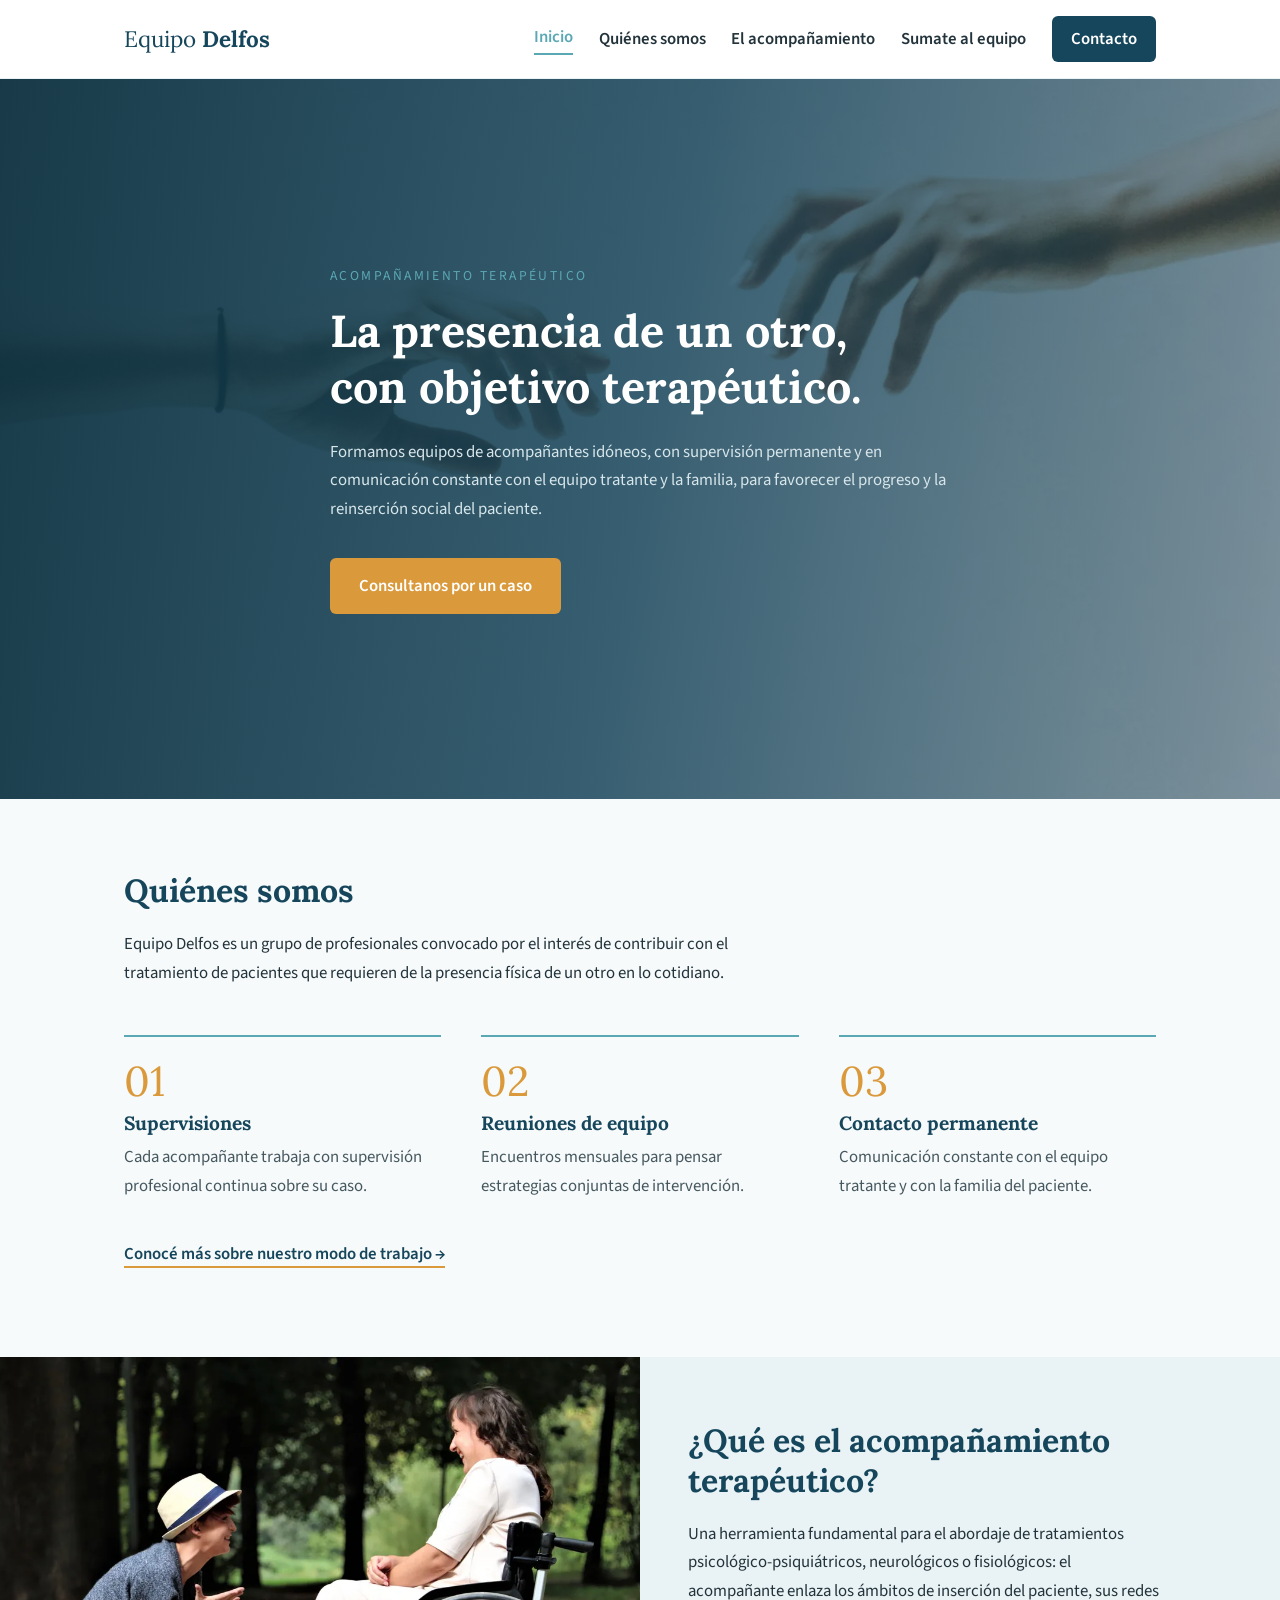
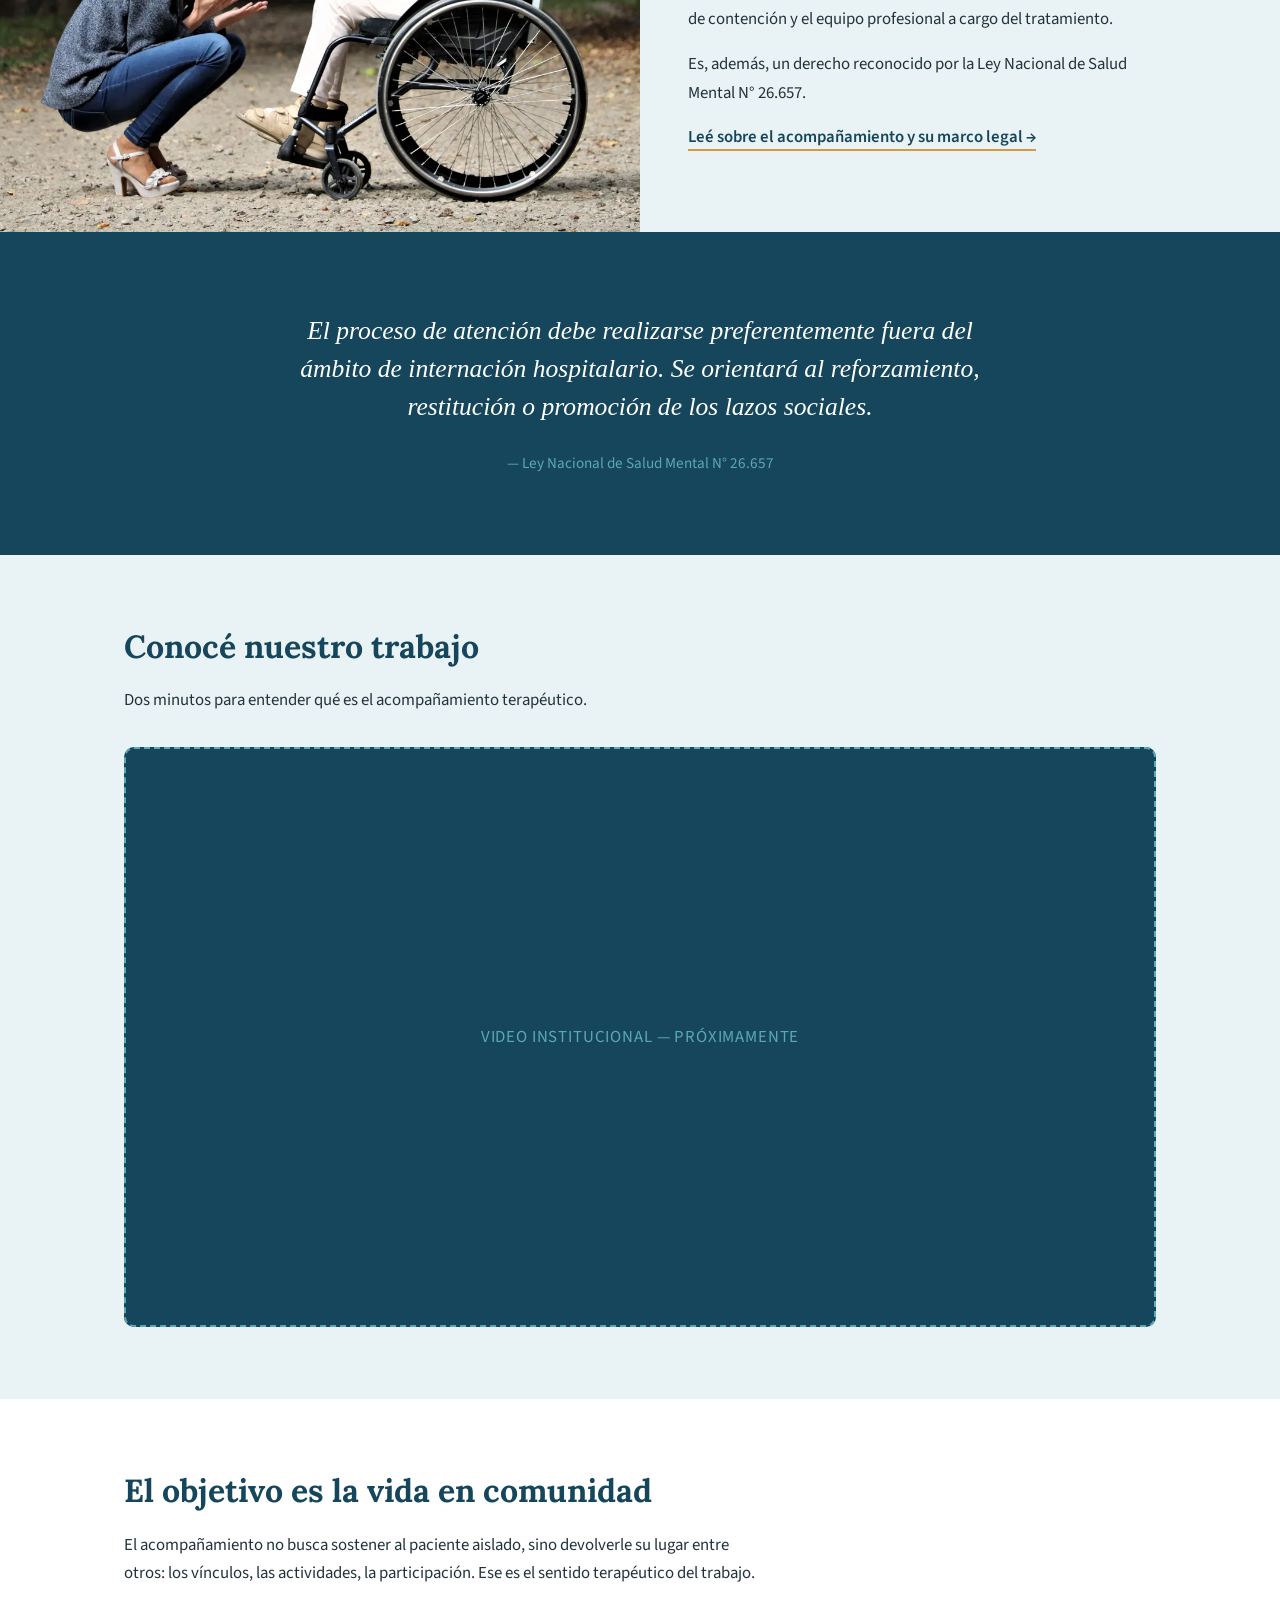
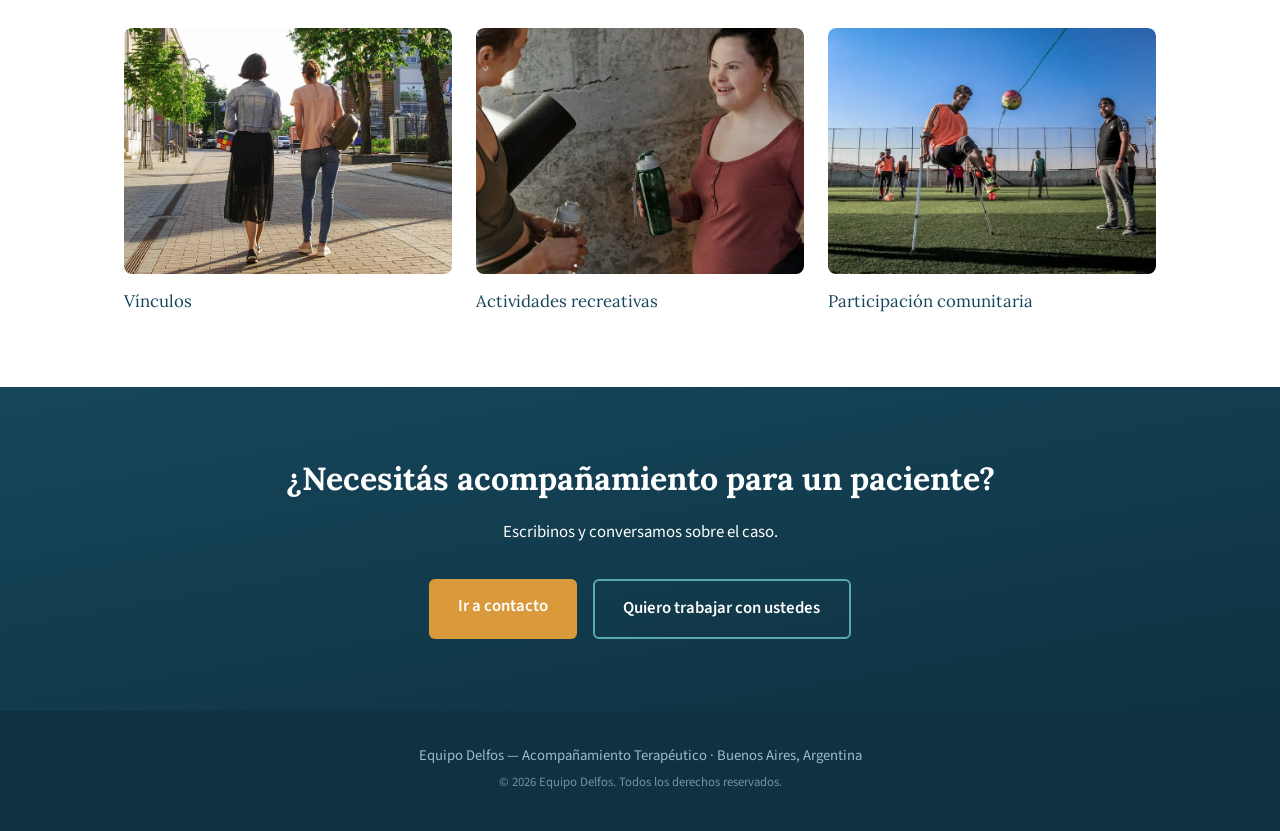
==== commit d809fe1c: "unifico diseño de interiores y cambio" ====
--- a/index.html
+++ b/index.html
@@ -172,8 +172,8 @@
                  texto describe esa imagen en particular.          -->
             <div class="galeria">
                 <figure class="galeria-item">
-                    <img src="imagenes/galeria-brindis.webp"
-                         alt="Un grupo de amigos brindando en una reunión al aire libre">
+                    <img src="imagenes/galeria-vinculos.webp"
+                         alt="Dos personas caminando juntas por una vereda arbolada">
                     <figcaption>Vínculos</figcaption>
                 </figure>
 
--- a/styles.css
+++ b/styles.css
@@ -810,4 +810,98 @@
     .pilar-numero {
         font-size: 2.2rem;
     }
+}
+
+/* ==========================================================
+   PASO 5 — UNIFICACIÓN DE LAS PÁGINAS INTERIORES
+   ========================================================== */
+
+/* --- Heros interiores con imagen de fondo ---
+   Mismo patrón que el hero del inicio, pero más bajos:
+   presentan el tema sin competir con la portada.        */
+.hero-interior[class*="hero-"] {
+    background-size: cover;
+    background-position: center;
+    min-height: 44vh;
+    display: flex;
+    align-items: center;
+}
+
+.hero-quienes {
+    background-image:
+        linear-gradient(100deg, rgba(14,50,65,0.93) 0%, rgba(22,70,91,0.72) 100%),
+        url('imagenes/hero-quienes.webp');
+}
+
+.hero-acompanamiento {
+    background-image:
+        linear-gradient(100deg, rgba(14,50,65,0.93) 0%, rgba(22,70,91,0.68) 100%),
+        url('imagenes/hero-acompanamiento.webp');
+}
+
+.hero-sumate {
+    background-image:
+        linear-gradient(100deg, rgba(14,50,65,0.94) 0%, rgba(22,70,91,0.70) 100%),
+        url('imagenes/hero-sumate.webp');
+}
+
+.hero-contacto {
+    background-image:
+        linear-gradient(100deg, rgba(14,50,65,0.93) 0%, rgba(22,70,91,0.70) 100%),
+        url('imagenes/hero-contacto.webp');
+}
+
+/* --- Contenedor de lectura ---
+   Reemplaza a contenedor-angosto en las páginas interiores.
+   Mismo ancho cómodo de lectura, pero alineado a la izquierda
+   en vez de centrado: es la asimetría que unifica con el inicio. */
+.contenedor-lectura {
+    max-width: 780px;
+    margin-left: 0;
+    padding-left: 1.5rem;
+    padding-right: 1.5rem;
+}
+
+/* En pantallas grandes el contenido no queda pegado al borde:
+   respeta el mismo margen izquierdo que el contenedor general. */
+@media (min-width: 1140px) {
+    .contenedor-lectura {
+        margin-left: calc((100vw - 1080px) / 2);
+        padding-left: 0;
+    }
+}
+
+/* --- Cita destacada en páginas interiores --- */
+.cita-destacada {
+    border-left: 4px solid var(--ambar);
+    background-color: var(--fondo-suave);
+    padding: 1.8rem 2rem;
+    margin: 2rem 0;
+    font-family: 'Lora', Georgia, serif;
+    font-style: italic;
+    font-size: 1.25rem;
+    line-height: 1.55;
+    color: var(--azul-profundo);
+    border-radius: 0 8px 8px 0;
+}
+
+.cita-destacada cite {
+    display: block;
+    margin-top: 1rem;
+    font-family: 'Source Sans 3', Arial, sans-serif;
+    font-style: normal;
+    font-size: 0.9rem;
+    color: #46585F;
+}
+
+/* --- Ajustes de celular --- */
+@media (max-width: 720px) {
+    .hero-interior[class*="hero-"] {
+        min-height: 34vh;
+    }
+
+    .cita-destacada {
+        font-size: 1.05rem;
+        padding: 1.4rem 1.4rem;
+    }
 }
